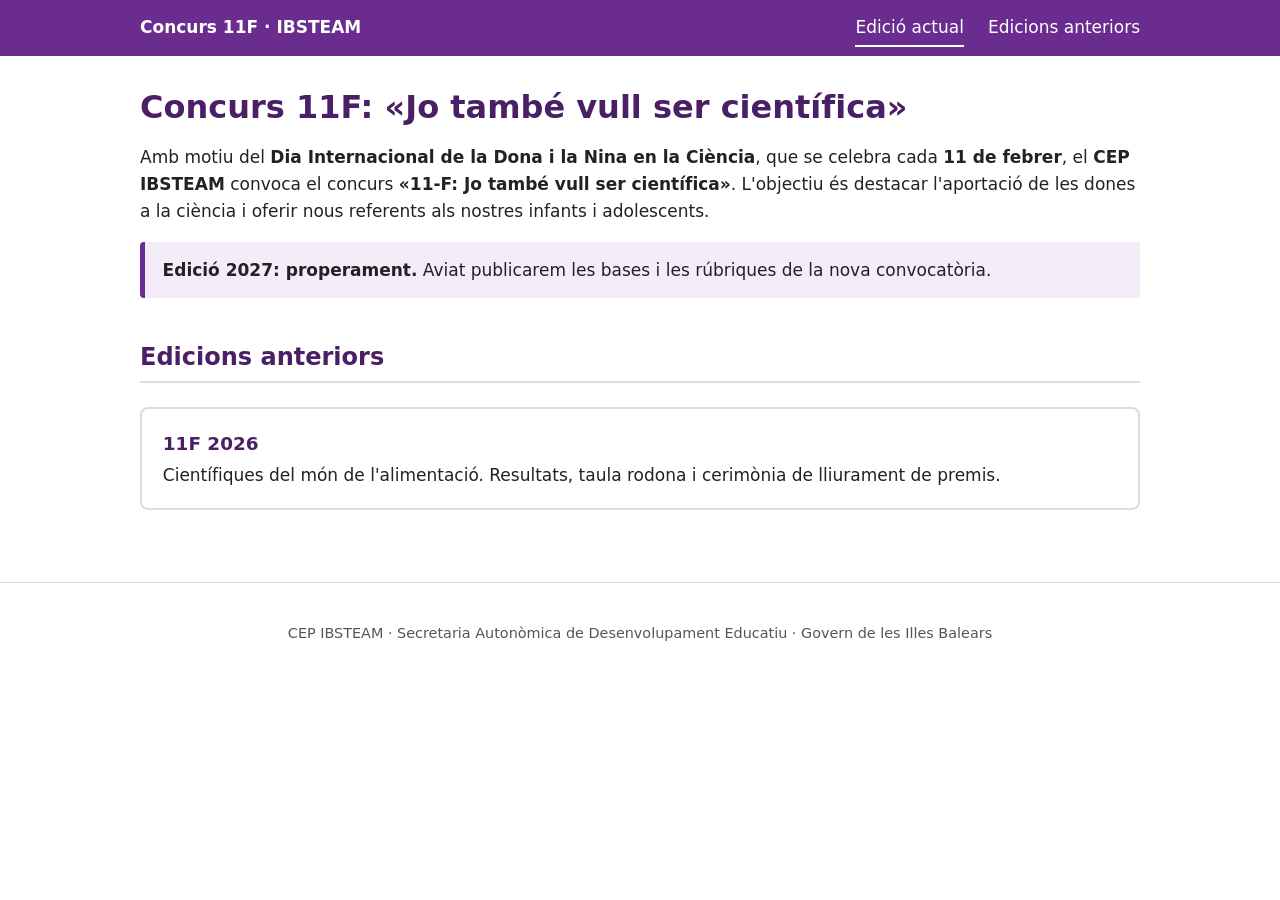
==== index.html @ cf340ebd "Add files via upload" ====
<!DOCTYPE html>
<html lang="ca">
<head>
  <meta charset="utf-8">
  <meta name="viewport" content="width=device-width, initial-scale=1">
  <title>Concurs 11F · Jo també vull ser científica · IBSTEAM</title>
  <meta name="description" content="Concurs 11F «Jo també vull ser científica», organitzat pel CEP IBSTEAM amb motiu del Dia Internacional de la Dona i la Nina en la Ciència.">
  <link rel="stylesheet" href="css/estil.css">
</head>
<body>
  <a class="salta" href="#contingut">Salta al contingut</a>

  <header class="capcalera">
    <nav aria-label="Navegació principal">
      <a class="marca" href="./">Concurs 11F · IBSTEAM</a>
      <a href="./" aria-current="page">Edició actual</a>
      <!-- S'activaran quan hi hagi contingut:
      <a href="bases/">Bases</a>
      <a href="taula-rodona/">Taula rodona</a>
      <a href="premis/">Premis</a>
      <a href="cerimonia/">Cerimònia</a>
      -->
      <a href="#edicions-anteriors">Edicions anteriors</a>
    </nav>
  </header>

  <main id="contingut">
    <h1>Concurs 11F: «Jo també vull ser científica»</h1>

    <p>Amb motiu del <strong>Dia Internacional de la Dona i la Nina en la Ciència</strong>, que se celebra cada <strong>11 de febrer</strong>, el <strong>CEP IBSTEAM</strong> convoca el concurs <strong>«11-F: Jo també vull ser científica»</strong>. L'objectiu és destacar l'aportació de les dones a la ciència i oferir nous referents als nostres infants i adolescents.</p>

    <!-- EDICIÓ ACTUAL: substituir aquest avís per la presentació, les dates clau i l'enllaç a les bases -->
    <p class="avis"><strong>Edició 2027: properament.</strong> Aviat publicarem les bases i les rúbriques de la nova convocatòria.</p>

    <h2 id="edicions-anteriors">Edicions anteriors</h2>
    <nav class="targetes" aria-label="Edicions anteriors">
      <a class="targeta" href="2026/">
        <strong>11F 2026</strong>
        Científiques del món de l'alimentació. Resultats, taula rodona i cerimònia de lliurament de premis.
      </a>
    </nav>
  </main>

  <footer>
    <p>CEP IBSTEAM · Secretaria Autonòmica de Desenvolupament Educatiu · Govern de les Illes Balears</p>
  </footer>
</body>
</html>
---- css/estil.css ----
:root {
  --accent: #6a2c8e;
  --accent-fosc: #4b1f66;
  --accent-clar: #f4ecf8;
  --text: #222;
  --text-suau: #555;
  --fons: #fff;
  --vora: #e2d6ea;
  --amplada: 1040px;
}

* { box-sizing: border-box; }

html { scroll-behavior: smooth; }

body {
  margin: 0;
  font-family: system-ui, -apple-system, "Segoe UI", Roboto, Arial, sans-serif;
  font-size: 17px;
  line-height: 1.6;
  color: var(--text);
  background: var(--fons);
}

a { color: var(--accent); }
a:hover, a:focus { color: var(--accent-fosc); }
:focus-visible { outline: 3px solid var(--accent); outline-offset: 2px; }

.salta {
  position: absolute; left: -9999px;
}
.salta:focus {
  left: 1rem; top: 1rem; background: #fff; padding: .5rem 1rem; z-index: 10;
}

/* Capçalera */
.capcalera { background: var(--accent); color: #fff; }
.capcalera .banner { display: block; width: 100%; height: auto; background: #fff; }
.capcalera nav {
  max-width: var(--amplada); margin: 0 auto; padding: .6rem 1.25rem;
  display: flex; flex-wrap: wrap; gap: .25rem 1.5rem; align-items: center;
}
.capcalera nav .marca { font-weight: 700; margin-right: auto; color: #fff; text-decoration: none; }
.capcalera nav a { color: #fff; text-decoration: none; padding: .25rem 0; border-bottom: 2px solid transparent; }
.capcalera nav a:hover, .capcalera nav a[aria-current="page"] { border-bottom-color: #fff; }

main { max-width: var(--amplada); margin: 0 auto; padding: 1.5rem 1.25rem 3rem; }

h1 { font-size: 2rem; line-height: 1.2; color: var(--accent-fosc); margin: .5rem 0 1rem; }
h2 { font-size: 1.5rem; color: var(--accent-fosc); margin: 2.5rem 0 1rem; padding-bottom: .3rem; border-bottom: 2px solid var(--vora); }
h3 { font-size: 1.15rem; margin: 1.5rem 0 .75rem; }

.avis {
  background: var(--accent-clar); border-left: 5px solid var(--accent);
  padding: .9rem 1.1rem; border-radius: 4px; margin: 1rem 0 1.5rem;
}

.dues-columnes { display: grid; grid-template-columns: 1fr; gap: 1.5rem; align-items: start; }
@media (min-width: 800px) { .dues-columnes { grid-template-columns: 3fr 2fr; } }
.dues-columnes img { width: 100%; height: auto; border-radius: 6px; box-shadow: 0 2px 10px rgba(0,0,0,.12); }

/* Targetes d'accés */
.targetes { display: grid; grid-template-columns: repeat(auto-fit, minmax(240px, 1fr)); gap: 1rem; margin: 1.5rem 0; }
.targeta {
  display: block; padding: 1.2rem 1.3rem; border: 2px solid var(--vora); border-radius: 8px;
  text-decoration: none; color: var(--text); background: #fff; transition: border-color .15s, box-shadow .15s;
}
.targeta:hover, .targeta:focus { border-color: var(--accent); box-shadow: 0 3px 12px rgba(106,44,142,.15); color: var(--text); }
.targeta strong { display: block; font-size: 1.15rem; color: var(--accent-fosc); margin-bottom: .25rem; }

/* Botons */
.botons { display: flex; flex-wrap: wrap; gap: .6rem; margin: 1rem 0; }
.boto {
  display: inline-block; background: var(--accent); color: #fff; text-decoration: none;
  padding: .55rem 1.1rem; border-radius: 6px; font-weight: 600;
}
.boto:hover, .boto:focus { background: var(--accent-fosc); color: #fff; }
.boto.secundari { background: #fff; color: var(--accent); border: 2px solid var(--accent); }
.boto.secundari:hover, .boto.secundari:focus { background: var(--accent-clar); color: var(--accent-fosc); }

/* Vídeos i documents incrustats */
.video { position: relative; aspect-ratio: 16 / 9; width: 100%; margin: 1rem 0; }
.video iframe { position: absolute; inset: 0; width: 100%; height: 100%; border: 0; border-radius: 6px; }
.document { width: 100%; height: 800px; border: 1px solid var(--vora); border-radius: 6px; }

.shorts { display: grid; grid-template-columns: repeat(auto-fit, minmax(200px, 1fr)); gap: 1rem; }
.shorts figure { margin: 0; }
.shorts .video { aspect-ratio: 9 / 16; margin: 0 0 .4rem; }
.shorts figcaption { font-size: .95rem; text-align: center; color: var(--text-suau); }

/* Galeria */
.galeria { display: grid; grid-template-columns: repeat(auto-fill, minmax(160px, 1fr)); gap: .6rem; }
.galeria a { display: block; aspect-ratio: 4 / 3; overflow: hidden; border-radius: 6px; }
.galeria img { width: 100%; height: 100%; object-fit: cover; transition: transform .2s; }
.galeria a:hover img, .galeria a:focus img { transform: scale(1.05); }

/* Ponents */
.ponents { display: grid; grid-template-columns: repeat(auto-fit, minmax(200px, 1fr)); gap: 1.25rem; }
.ponents figure { margin: 0; }
.ponents img { width: 100%; height: auto; border-radius: 8px; }
.ponents figcaption { margin-top: .4rem; font-size: .95rem; }
.ponents figcaption strong { display: block; font-size: 1.05rem; }

/* Resultats */
.categoria { margin: 1.25rem 0 .75rem; font-weight: 700; font-size: 1.1rem; }
.premis { display: grid; grid-template-columns: repeat(auto-fit, minmax(260px, 1fr)); gap: 1.25rem; }
.premi { margin: 0; border: 1px solid var(--vora); border-radius: 8px; overflow: hidden; background: #fff; }
.premi a.imatge { display: block; }
.premi img { display: block; width: 100%; aspect-ratio: 16 / 9; object-fit: cover; }
.premi .video { margin: 0; }
.premi .video iframe { border-radius: 0; }
.premi figcaption { padding: .7rem .9rem; }
.premi .posicio { display: block; font-size: .85rem; text-transform: uppercase; letter-spacing: .04em; color: var(--accent); font-weight: 700; }
.premi .centre { display: block; font-weight: 700; }
.premi .enllac { font-size: .95rem; }

/* Peu */
footer { border-top: 1px solid var(--vora); padding: 1.5rem 1.25rem; text-align: center; color: var(--text-suau); font-size: .9rem; }
footer img { max-width: 100%; height: auto; margin-bottom: .75rem; }
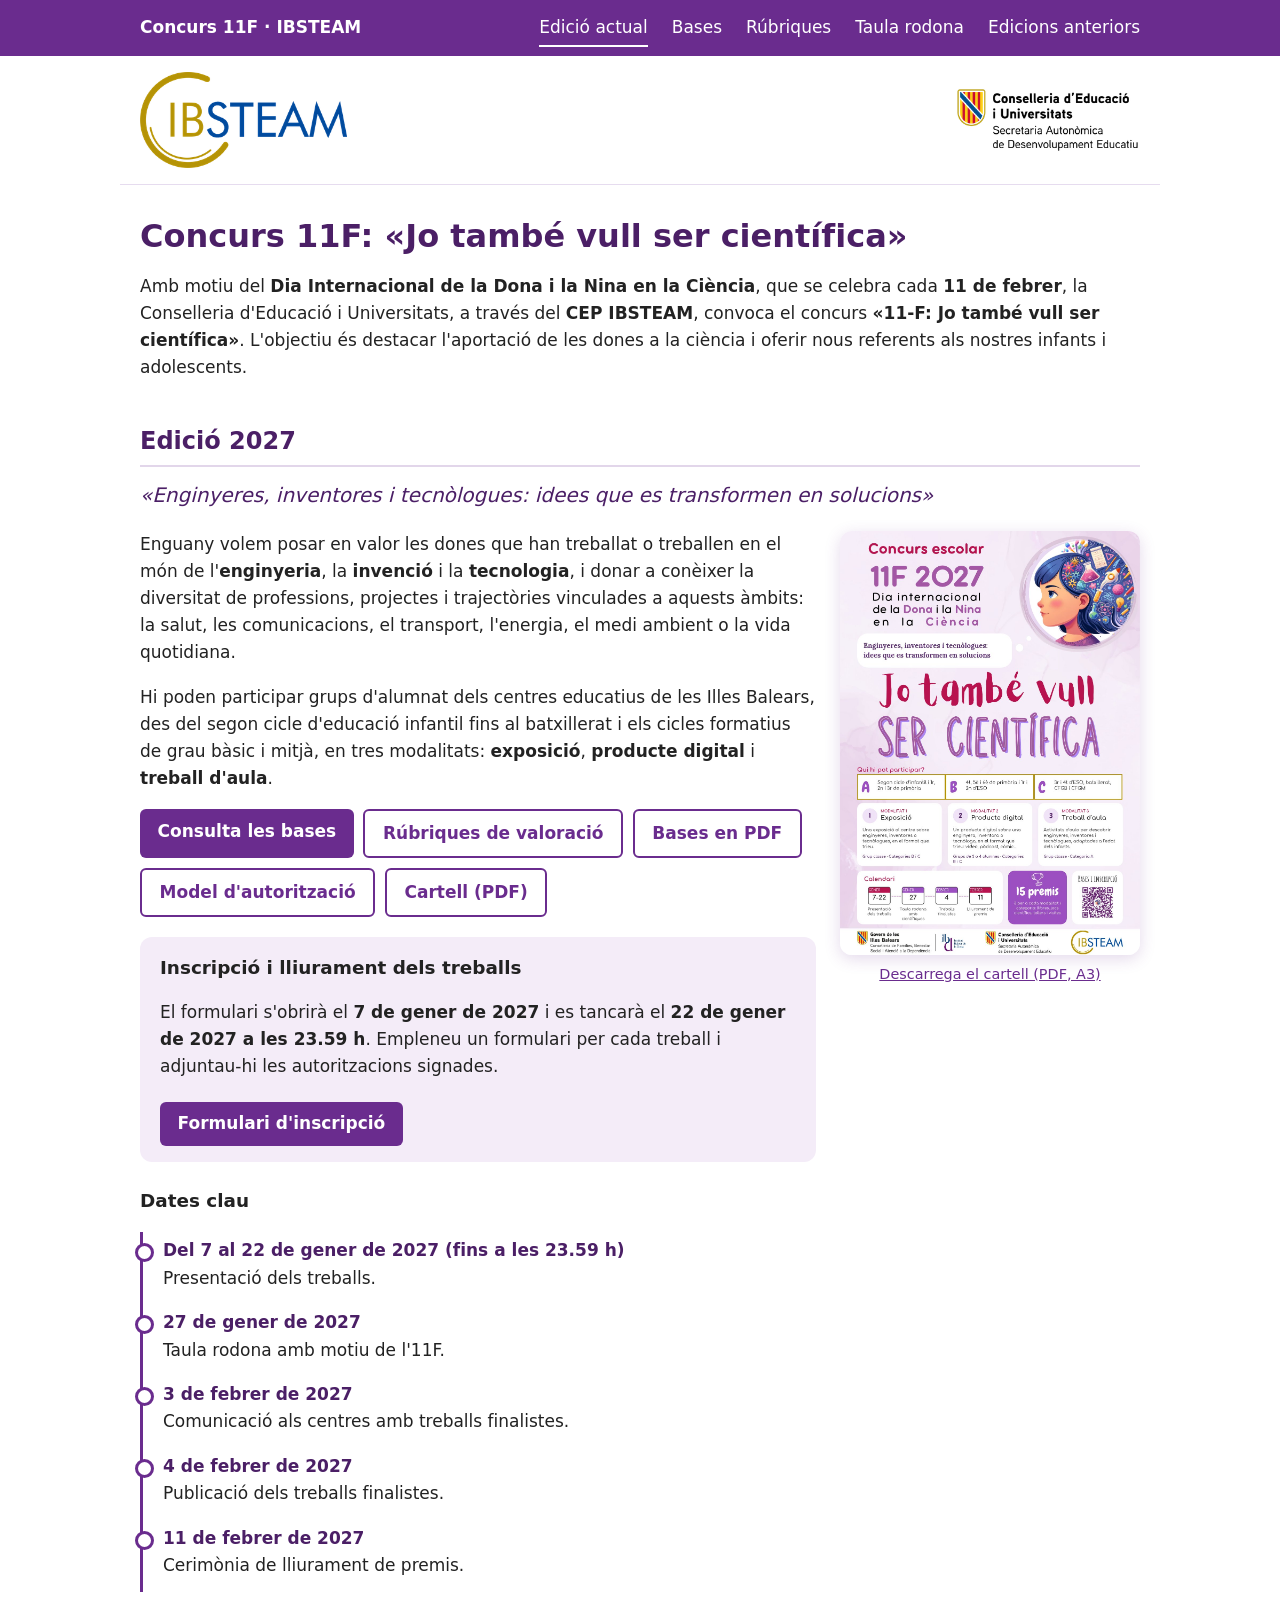
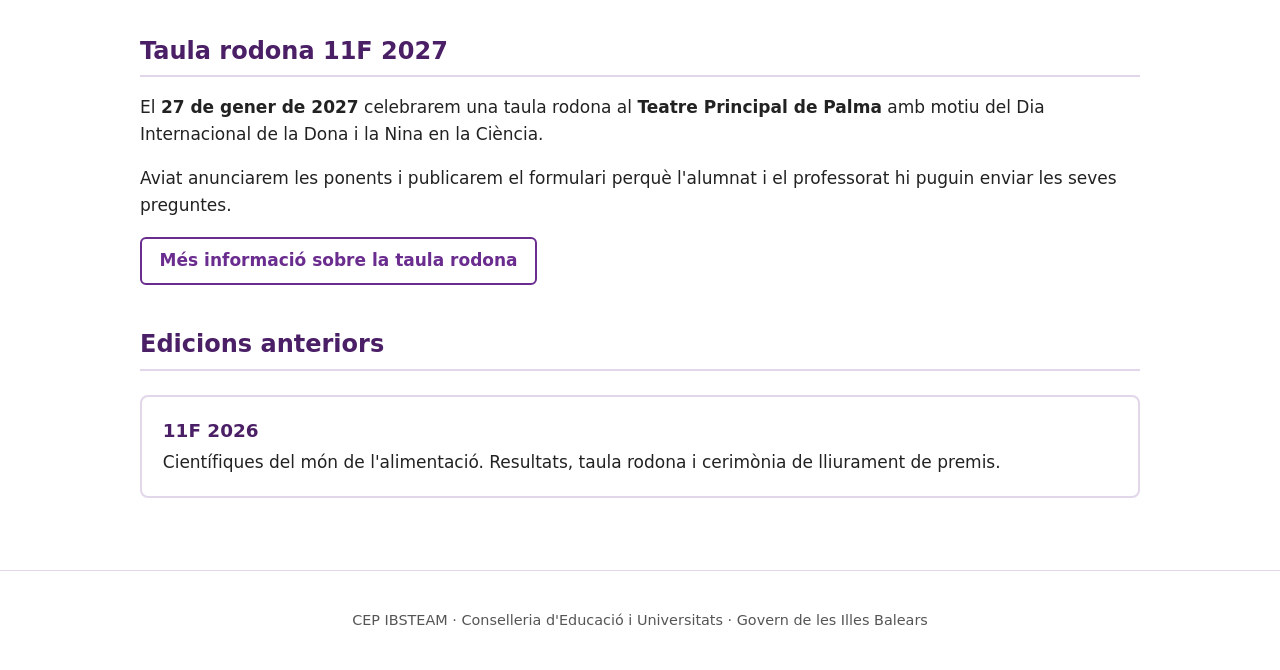
==== commit e252ecbf: "Add files via upload" ====
--- a/index.html
+++ b/index.html
@@ -14,23 +14,63 @@
     <nav aria-label="Navegació principal">
       <a class="marca" href="./">Concurs 11F · IBSTEAM</a>
       <a href="./" aria-current="page">Edició actual</a>
+      <a href="bases/">Bases</a>
+      <a href="rubriques/">Rúbriques</a>
+      <a href="taula-rodona/">Taula rodona</a>
       <!-- S'activaran quan hi hagi contingut:
-      <a href="bases/">Bases</a>
-      <a href="taula-rodona/">Taula rodona</a>
       <a href="premis/">Premis</a>
       <a href="cerimonia/">Cerimònia</a>
       -->
       <a href="#edicions-anteriors">Edicions anteriors</a>
     </nav>
   </header>
+  <div class="logos-capcalera">
+    <a class="logo-principal" href="https://ibsteam.caib.es/" target="_blank" rel="noopener"><img src="img/logo-ibsteam.png" alt="CEP IBSTEAM" width="345" height="160"></a>
+    <img class="logo-secundari" src="img/logo-conselleria-educacio.png" alt="Conselleria d'Educació i Universitats. Secretaria Autonòmica de Desenvolupament Educatiu" width="308" height="110">
+  </div>
 
   <main id="contingut">
     <h1>Concurs 11F: «Jo també vull ser científica»</h1>
 
-    <p>Amb motiu del <strong>Dia Internacional de la Dona i la Nina en la Ciència</strong>, que se celebra cada <strong>11 de febrer</strong>, el <strong>CEP IBSTEAM</strong> convoca el concurs <strong>«11-F: Jo també vull ser científica»</strong>. L'objectiu és destacar l'aportació de les dones a la ciència i oferir nous referents als nostres infants i adolescents.</p>
+    <p>Amb motiu del <strong>Dia Internacional de la Dona i la Nina en la Ciència</strong>, que se celebra cada <strong>11 de febrer</strong>, la Conselleria d'Educació i Universitats, a través del <strong>CEP IBSTEAM</strong>, convoca el concurs <strong>«11-F: Jo també vull ser científica»</strong>. L'objectiu és destacar l'aportació de les dones a la ciència i oferir nous referents als nostres infants i adolescents.</p>
 
-    <!-- EDICIÓ ACTUAL: substituir aquest avís per la presentació, les dates clau i l'enllaç a les bases -->
-    <p class="avis"><strong>Edició 2027: properament.</strong> Aviat publicarem les bases i les rúbriques de la nova convocatòria.</p>
+    <h2>Edició 2027</h2>
+    <p class="lema">«Enginyeres, inventores i tecnòlogues: idees que es transformen en solucions»</p>
+    <figure class="cartell">
+      <a href="docs/Cartell_11F_2027.pdf"><img src="docs/Cartell_11F_2027.jpg" width="1123" height="1587" alt="Cartell del concurs escolar 11F 2027 «Jo també vull ser científica»: categories A, B i C, tres modalitats (exposició, producte digital i treball d'aula), calendari del 7 de gener a l'11 de febrer de 2027 i 15 premis."></a>
+      <figcaption><a href="docs/Cartell_11F_2027.pdf" download>Descarrega el cartell (PDF, A3)</a></figcaption>
+    </figure>
+    <p>Enguany volem posar en valor les dones que han treballat o treballen en el món de l'<strong>enginyeria</strong>, la <strong>invenció</strong> i la <strong>tecnologia</strong>, i donar a conèixer la diversitat de professions, projectes i trajectòries vinculades a aquests àmbits: la salut, les comunicacions, el transport, l'energia, el medi ambient o la vida quotidiana.</p>
+    <p>Hi poden participar grups d'alumnat dels centres educatius de les Illes Balears, des del segon cicle d'educació infantil fins al batxillerat i els cicles formatius de grau bàsic i mitjà, en tres modalitats: <strong>exposició</strong>, <strong>producte digital</strong> i <strong>treball d'aula</strong>.</p>
+
+    <div class="botons">
+      <a class="boto" href="bases/">Consulta les bases</a>
+      <a class="boto secundari" href="rubriques/">Rúbriques de valoració</a>
+      <a class="boto secundari" href="docs/Bases_11F_2027.pdf" download>Bases en PDF</a>
+      <a class="boto secundari" href="docs/Autoritzacio_11F_2027.pdf" download>Model d'autorització</a>
+      <a class="boto secundari" href="docs/Cartell_11F_2027.pdf" download>Cartell (PDF)</a>
+    </div>
+    <section class="inscripcio" aria-labelledby="titol-inscripcio">
+      <h3 id="titol-inscripcio">Inscripció i lliurament dels treballs</h3>
+      <p>El formulari s'obrirà el <strong>7 de gener de 2027</strong> i es tancarà el <strong>22 de gener de 2027 a les 23.59 h</strong>. Empleneu un formulari per cada treball i adjuntau-hi les autoritzacions signades.</p>
+      <a class="boto" href="https://forms.gle/H7pdxUzxfFwJv7iv5" target="_blank" rel="noopener">Formulari d'inscripció</a>
+    </section>
+
+    <h3>Dates clau</h3>
+    <ol class="calendari">
+      <li><span class="data">Del 7 al 22 de gener de 2027 (fins a les 23.59 h)</span>Presentació dels treballs.</li>
+      <li><span class="data">27 de gener de 2027</span>Taula rodona amb motiu de l'11F.</li>
+      <li><span class="data">3 de febrer de 2027</span>Comunicació als centres amb treballs finalistes.</li>
+      <li><span class="data">4 de febrer de 2027</span>Publicació dels treballs finalistes.</li>
+      <li><span class="data">11 de febrer de 2027</span>Cerimònia de lliurament de premis.</li>
+    </ol>
+
+    <h2 id="taula-rodona">Taula rodona 11F 2027</h2>
+    <p>El <strong>27 de gener de 2027</strong> celebrarem una taula rodona al <strong>Teatre Principal de Palma</strong> amb motiu del Dia Internacional de la Dona i la Nina en la Ciència.</p>
+    <p>Aviat anunciarem les ponents i publicarem el formulari perquè l'alumnat i el professorat hi puguin enviar les seves preguntes.</p>
+    <div class="botons">
+      <a class="boto secundari" href="taula-rodona/">Més informació sobre la taula rodona</a>
+    </div>
 
     <h2 id="edicions-anteriors">Edicions anteriors</h2>
     <nav class="targetes" aria-label="Edicions anteriors">
@@ -42,7 +82,7 @@
   </main>
 
   <footer>
-    <p>CEP IBSTEAM · Secretaria Autonòmica de Desenvolupament Educatiu · Govern de les Illes Balears</p>
+    <p>CEP IBSTEAM · Conselleria d'Educació i Universitats · Govern de les Illes Balears</p>
   </footer>
 </body>
 </html>
--- a/css/estil.css
+++ b/css/estil.css
@@ -51,8 +51,8 @@
 h3 { font-size: 1.15rem; margin: 1.5rem 0 .75rem; }
 
 .avis {
-  background: var(--accent-clar); border-left: 5px solid var(--accent);
-  padding: .9rem 1.1rem; border-radius: 4px; margin: 1rem 0 1.5rem;
+  background: var(--accent-clar);
+  padding: .9rem 1.2rem; border-radius: 12px; margin: 1rem 0 1.5rem;
 }
 
 .dues-columnes { display: grid; grid-template-columns: 1fr; gap: 1.5rem; align-items: start; }
@@ -75,6 +75,14 @@
   padding: .55rem 1.1rem; border-radius: 6px; font-weight: 600;
 }
 .boto:hover, .boto:focus { background: var(--accent-fosc); color: #fff; }
+.cartell { float: right; width: min(300px, 40%); margin: 0 0 1rem 1.5rem; text-align: center; }
+.cartell img { width: 100%; height: auto; border-radius: 12px; box-shadow: 0 4px 16px rgba(106,44,142,.18); display: block; }
+.cartell figcaption { font-size: .9rem; margin-top: .5rem; }
+@media (max-width: 640px) { .cartell { float: none; width: 75%; margin: 1rem auto; } }
+#edicions-anteriors { clear: both; }
+.inscripcio { display: flow-root; background: var(--accent-clar); border-radius: 12px; padding: 1rem 1.25rem; margin: 1.25rem 0; }
+.inscripcio h3 { margin-top: 0; }
+.inscripcio .boto { margin-top: .25rem; }
 .boto.secundari { background: #fff; color: var(--accent); border: 2px solid var(--accent); }
 .boto.secundari:hover, .boto.secundari:focus { background: var(--accent-clar); color: var(--accent-fosc); }
 
@@ -117,3 +125,63 @@
 /* Peu */
 footer { border-top: 1px solid var(--vora); padding: 1.5rem 1.25rem; text-align: center; color: var(--text-suau); font-size: .9rem; }
 footer img { max-width: 100%; height: auto; margin-bottom: .75rem; }
+
+/* ---- Edició actual: bases i rúbriques ---- */
+.lema { font-size: 1.25rem; font-style: italic; color: var(--accent-fosc); margin: -.25rem 0 1.25rem; }
+
+.index-continguts { background: var(--accent-clar); border-radius: 8px; padding: 1rem 1.25rem; margin: 1.5rem 0; }
+.index-continguts h2 { margin: 0 0 .5rem; border: 0; padding: 0; font-size: 1.1rem; }
+.index-continguts ol { margin: 0; padding-left: 1.25rem; columns: 2 220px; }
+
+.calendari { list-style: none; padding: 0; margin: 1rem 0; border-left: 3px solid var(--accent); }
+.calendari li { position: relative; padding: .35rem 0 .75rem 1.25rem; }
+.calendari li::before { content: ""; position: absolute; left: -8px; top: .7rem; width: 13px; height: 13px; border-radius: 50%; background: #fff; border: 3px solid var(--accent); }
+.calendari .data { display: block; font-weight: 700; color: var(--accent-fosc); }
+
+.contingut-bases h3 { color: var(--accent-fosc); }
+.contingut-bases h4 { margin: 1.25rem 0 .5rem; }
+
+.taula-scroll { overflow-x: auto; margin: 1rem 0 2rem; }
+table.rubrica { border-collapse: collapse; width: 100%; min-width: 760px; font-size: .92rem; }
+table.rubrica th, table.rubrica td { border: 1px solid var(--vora); padding: .55rem .65rem; vertical-align: top; text-align: left; }
+table.rubrica thead th { background: var(--accent); color: #fff; }
+table.rubrica tbody th { background: var(--accent-clar); width: 18%; }
+table.rubrica td { width: 20.5%; }
+table.rubrica caption { text-align: left; font-weight: 700; padding-bottom: .4rem; }
+
+.pendent { background: #fff7e0; padding: .8rem 1.2rem; border-radius: 12px; }
+
+@media print {
+  @page { size: A4; margin: 16mm 15mm; }
+  body { font-size: 10.5pt; line-height: 1.45; }
+  .capcalera nav, .salta, .botons, .no-imprimir, footer { display: none !important; }
+  .capcalera { background: none; color: var(--text); }
+  main { padding: 0; max-width: none; }
+  h1 { font-size: 20pt; margin-top: 0; }
+  h2 { font-size: 14pt; margin-top: 1.4rem; break-after: avoid; }
+  h3, h4 { break-after: avoid; }
+  a { color: var(--text); text-decoration: none; }
+  .index-continguts { display: none; }
+  .calendari, .calendari li, ul, li { break-inside: avoid; }
+  #contacte, #contacte ~ p { break-after: avoid; break-before: auto; }
+  .taula-scroll { overflow: visible; }
+  table.rubrica { min-width: 0; font-size: 8.5pt; }
+  table.rubrica tr { break-inside: avoid; }
+  table.rubrica thead th { -webkit-print-color-adjust: exact; print-color-adjust: exact; }
+  table.rubrica tbody th, .calendari li::before { -webkit-print-color-adjust: exact; print-color-adjust: exact; }
+  .peu-imprimir { display: block !important; margin-top: 1.5rem; font-size: 9pt; color: var(--text-suau); }
+}
+.peu-imprimir { display: none; }
+
+.nota-rubrica { font-style: italic; color: var(--text-suau); }
+table.rubrica tr.segons-categoria td { background: #fbf5e1; font-size: .88rem; }
+table.rubrica tr.segons-categoria td.etiq { background: #fff; text-align: right; font-style: italic; color: var(--text-suau); }
+table.rubrica .estrella { color: #c9a227; }
+
+/* Logos institucionals sota la capçalera */
+.logos-capcalera { background: #fff; border-bottom: 1px solid #e6dcef; display: flex; align-items: center; justify-content: space-between; gap: 1.5rem; max-width: var(--amplada); margin: 0 auto; padding: 1rem 1.25rem; }
+.logos-capcalera img { display: block; width: auto; height: auto; }
+.logo-principal img { height: 96px; }
+.logos-capcalera .logo-secundari { height: 66px; }
+@media (max-width: 640px) { .logo-principal { flex: 0 0 42%; } .logo-principal img { width: 100%; height: auto; } .logos-capcalera .logo-secundari { flex: 0 1 50%; min-width: 0; width: 50%; height: auto; } }
+@media print { .logos-capcalera { border: 0; padding: 0 0 .5rem; } }
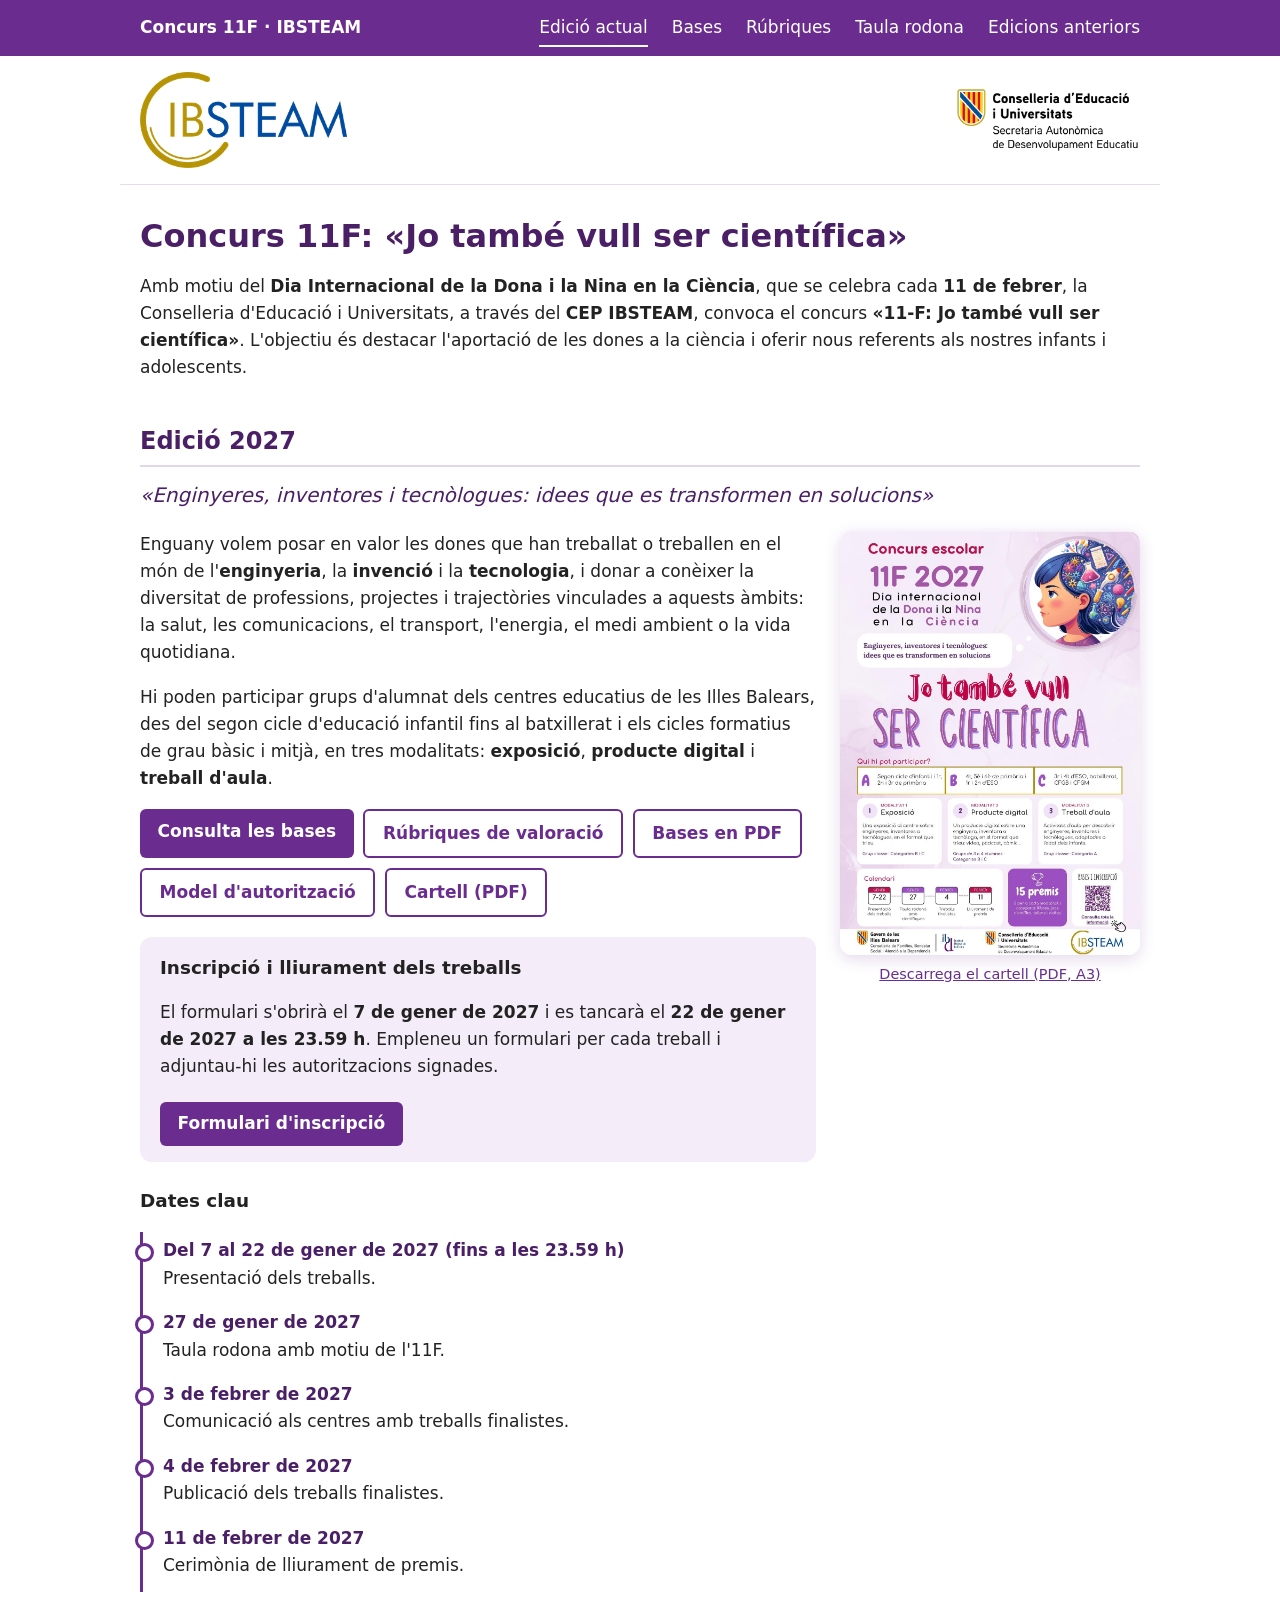
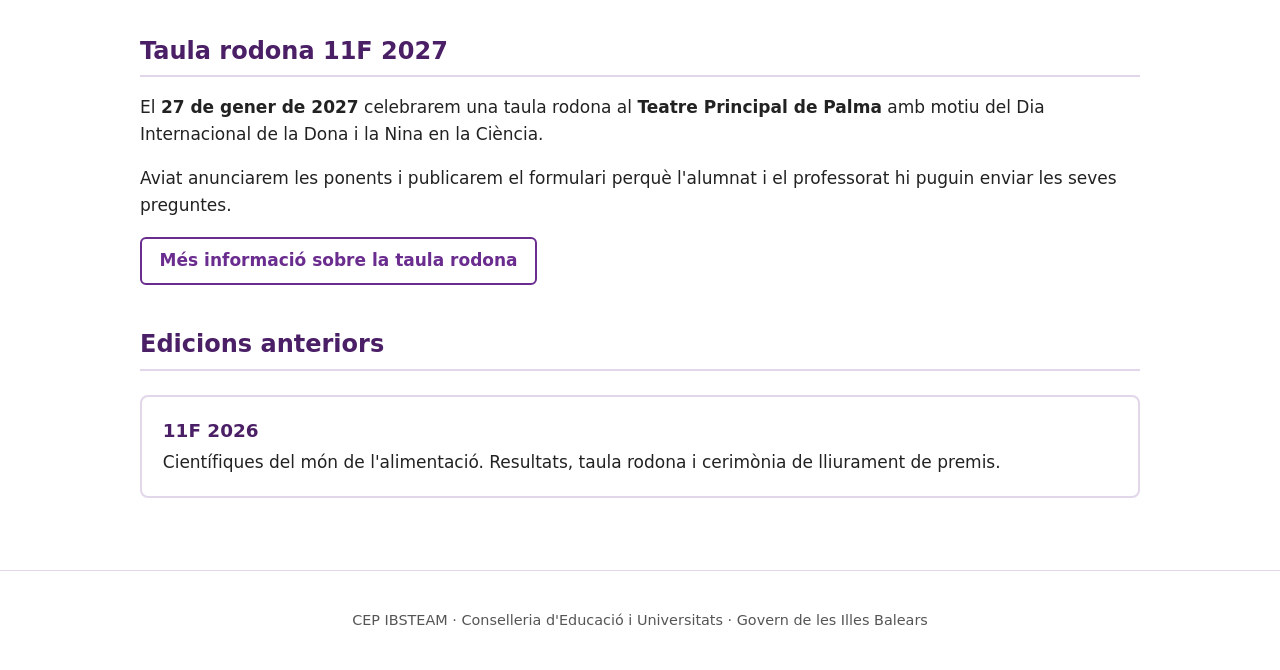
==== commit 9a5cabae: "Add files via upload" ====
--- a/index.html
+++ b/index.html
@@ -12,14 +12,14 @@
 
   <header class="capcalera">
     <nav aria-label="Navegació principal">
-      <a class="marca" href="./">Concurs 11F · IBSTEAM</a>
-      <a href="./" aria-current="page">Edició actual</a>
-      <a href="bases/">Bases</a>
-      <a href="rubriques/">Rúbriques</a>
-      <a href="taula-rodona/">Taula rodona</a>
+      <a class="marca" href="index.html">Concurs 11F · IBSTEAM</a>
+      <a href="index.html" aria-current="page">Edició actual</a>
+      <a href="bases/index.html">Bases</a>
+      <a href="rubriques/index.html">Rúbriques</a>
+      <a href="taula-rodona/index.html">Taula rodona</a>
       <!-- S'activaran quan hi hagi contingut:
-      <a href="premis/">Premis</a>
-      <a href="cerimonia/">Cerimònia</a>
+      <a href="premis/index.html">Premis</a>
+      <a href="cerimonia/index.html">Cerimònia</a>
       -->
       <a href="#edicions-anteriors">Edicions anteriors</a>
     </nav>
@@ -44,8 +44,8 @@
     <p>Hi poden participar grups d'alumnat dels centres educatius de les Illes Balears, des del segon cicle d'educació infantil fins al batxillerat i els cicles formatius de grau bàsic i mitjà, en tres modalitats: <strong>exposició</strong>, <strong>producte digital</strong> i <strong>treball d'aula</strong>.</p>
 
     <div class="botons">
-      <a class="boto" href="bases/">Consulta les bases</a>
-      <a class="boto secundari" href="rubriques/">Rúbriques de valoració</a>
+      <a class="boto" href="bases/index.html">Consulta les bases</a>
+      <a class="boto secundari" href="rubriques/index.html">Rúbriques de valoració</a>
       <a class="boto secundari" href="docs/Bases_11F_2027.pdf" download>Bases en PDF</a>
       <a class="boto secundari" href="docs/Autoritzacio_11F_2027.pdf" download>Model d'autorització</a>
       <a class="boto secundari" href="docs/Cartell_11F_2027.pdf" download>Cartell (PDF)</a>
@@ -69,12 +69,12 @@
     <p>El <strong>27 de gener de 2027</strong> celebrarem una taula rodona al <strong>Teatre Principal de Palma</strong> amb motiu del Dia Internacional de la Dona i la Nina en la Ciència.</p>
     <p>Aviat anunciarem les ponents i publicarem el formulari perquè l'alumnat i el professorat hi puguin enviar les seves preguntes.</p>
     <div class="botons">
-      <a class="boto secundari" href="taula-rodona/">Més informació sobre la taula rodona</a>
+      <a class="boto secundari" href="taula-rodona/index.html">Més informació sobre la taula rodona</a>
     </div>
 
     <h2 id="edicions-anteriors">Edicions anteriors</h2>
     <nav class="targetes" aria-label="Edicions anteriors">
-      <a class="targeta" href="2026/">
+      <a class="targeta" href="2026/index.html">
         <strong>11F 2026</strong>
         Científiques del món de l'alimentació. Resultats, taula rodona i cerimònia de lliurament de premis.
       </a>
